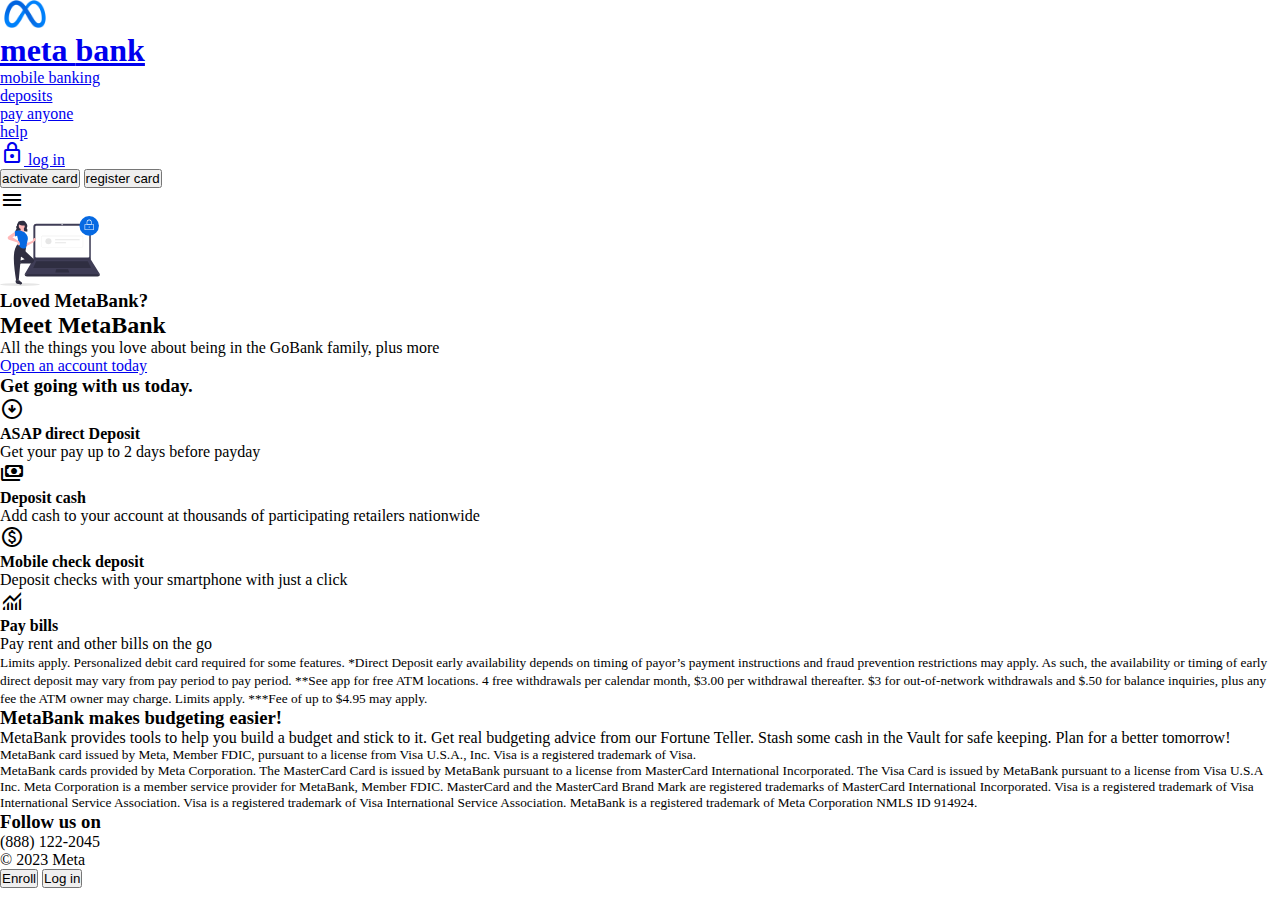
==== index.html @ 5a579b9c "initial commit" ====
<!DOCTYPE html>
<html lang="en">
  <head>
    <meta charset="UTF-8" />
    <meta name="viewport" content="width=device-width, initial-scale=1.0" />
    <link rel="shortcut icon" href="assets/img/logo.png" type="image/x-icon" />
    <link
      rel="stylesheet"
      href="https://fonts.googleapis.com/css2?family=Material+Symbols+Outlined:opsz,wght,FILL,GRAD@20..48,100..700,0..1,-50..200"
    />
    <link rel="stylesheet" href="assets/css/style.css" />
    <script src="assets/js/main.js"></script>
    <title>MetaBank | Login</title>
  </head>
  <body>
    <header>
      <a href="/" class="logo">
        <img src="assets/img/logo.png" alt="logo-image" width="50" />
        <h1>meta <span>bank</span></h1>
      </a>
      <ul>
        <li>
          <a href="#">mobile banking</a>
        </li>
        <li>
          <a href="#">deposits</a>
        </li>
        <li>
          <a href="#">pay anyone</a>
        </li>
        <li>
          <a href="#">help</a>
        </li>
      </ul>
      <div class="action-btns">
        <a href="login.html"
          ><span class="material-symbols-outlined"> lock </span> log in</a
        >
        <div class="card-btns">
          <button>activate card</button>
          <button>register card</button>
        </div>
        <span class="material-symbols-outlined menu-btn"> menu </span>
      </div>
    </header>
    <main>
      <section class="hero">
        <div class="hero-img">
          <img src="assets/img/ph.svg" alt="her0-image" width="100" />
        </div>
        <div class="hero-text">
          <h3>Loved MetaBank?</h3>
          <h2>Meet MetaBank</h2>
          <p>
            All the things you love about being in the GoBank family, plus more
          </p>
          <a href="signup.html">Open an account today</a>
        </div>
      </section>
      <section class="start">
        <h3>Get going with us today.</h3>
        <div class="dir">
          <div class="item">
            <span class="material-symbols-outlined"> arrow_circle_down </span>
            <h4>ASAP direct Deposit</h4>
            <p>Get your pay up to 2 days before payday</p>
          </div>
          <div class="item">
            <span class="material-symbols-outlined"> payments </span>
            <h4>Deposit cash</h4>
            <p>
              Add cash to your account at thousands of participating retailers
              nationwide
            </p>
          </div>
          <div class="item">
            <span class="material-symbols-outlined"> monetization_on </span>
            <h4>Mobile check deposit</h4>
            <p>Deposit checks with your smartphone with just a click</p>
          </div>
          <div class="item">
            <span class="material-symbols-outlined"> monitoring </span>
            <h4>Pay bills</h4>
            <p>Pay rent and other bills on the go</p>
          </div>
        </div>
        <small
          >Limits apply. Personalized debit card required for some features.
          *Direct Deposit early availability depends on timing of payor’s
          payment instructions and fraud prevention restrictions may apply. As
          such, the availability or timing of early direct deposit may vary from
          pay period to pay period. **See app for free ATM locations. 4 free
          withdrawals per calendar month, $3.00 per withdrawal thereafter. $3
          for out-of-network withdrawals and $.50 for balance inquiries, plus
          any fee the ATM owner may charge. Limits apply. ***Fee of up to $4.95
          may apply.</small
        >
      </section>
      <section class="budget">
        <div>
          <!-- image -->
        </div>
        <div>
          <h3>MetaBank makes budgeting easier!</h3>
          <p>
            MetaBank provides tools to help you build a budget and stick to it.
            Get real budgeting advice from our Fortune Teller. Stash some cash
            in the Vault for safe keeping. Plan for a better tomorrow!
          </p>
        </div>
      </section>
      <section class="footer">
        <small
          ><p>
            MetaBank card issued by Meta, Member FDIC, pursuant to a license
            from Visa U.S.A., Inc. Visa is a registered trademark of Visa.
          </p></small
        >
        <small>
          <p>
            MetaBank cards provided by Meta Corporation. The MasterCard Card is
            issued by MetaBank pursuant to a license from MasterCard
            International Incorporated. The Visa Card is issued by MetaBank
            pursuant to a license from Visa U.S.A Inc. Meta Corporation is a
            member service provider for MetaBank, Member FDIC. MasterCard and
            the MasterCard Brand Mark are registered trademarks of MasterCard
            International Incorporated. Visa is a registered trademark of Visa
            International Service Association. Visa is a registered trademark of
            Visa International Service Association. MetaBank is a registered
            trademark of Meta Corporation NMLS ID 914924.
          </p>
        </small>
        <div class="social">
          <h3>Follow us on</h3>
        </div>
        <p>(888) 122-2045</p>
        <p>&copy; 2023 Meta</p>
      </section>
    </main>
    <footer>
      <button>Enroll</button>
      <button>Log in</button>
    </footer>
  </body>
</html>
---- assets/css/style.css ----
@import url("https://fonts.googleapis.com/css2?family=Roboto:wght@300;400;500;700&display=swap");

* {
  margin: 0;
  padding: 0;
  box-sizing: border-box;
}

:root {
  --bg: #0669e2;
}
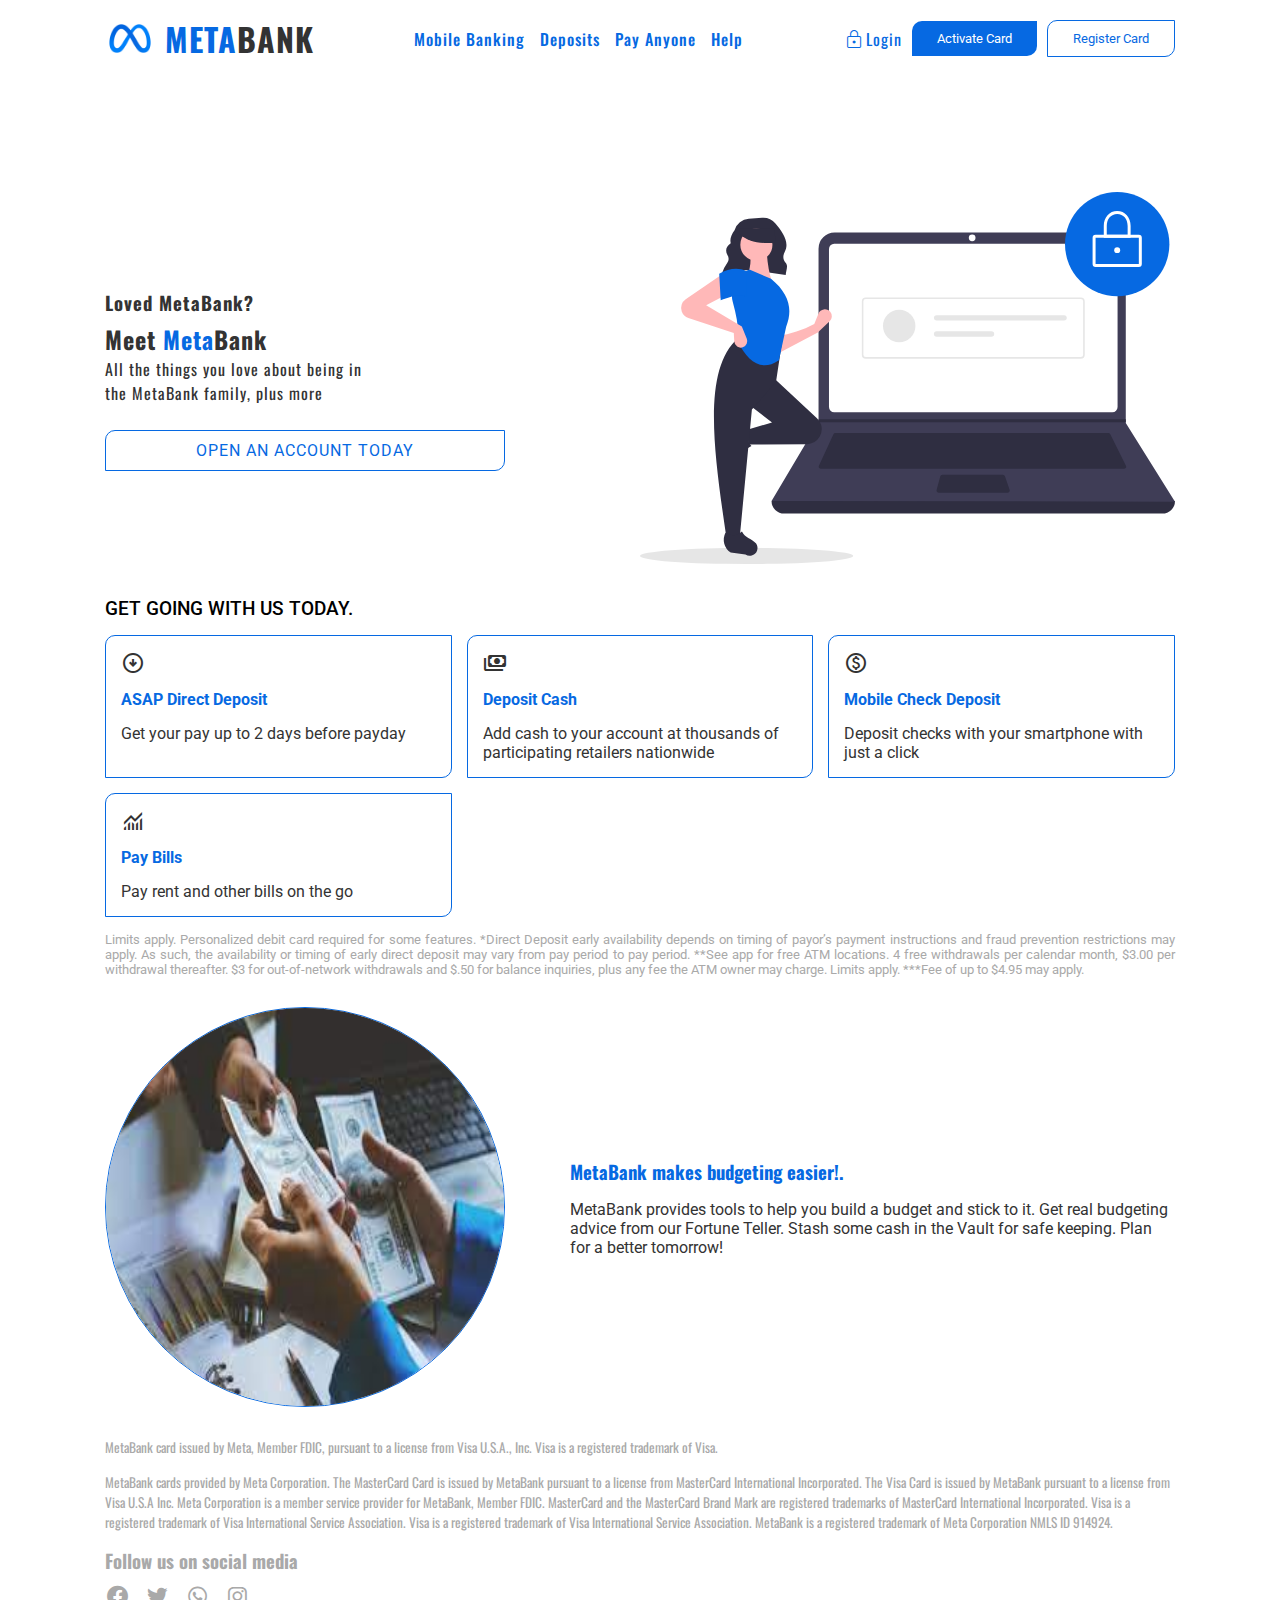
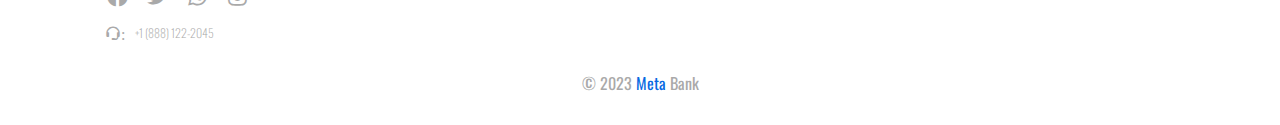
==== commit 176f6397: "Added styling to the web application" ====
--- a/index.html
+++ b/index.html
@@ -8,40 +8,47 @@
       rel="stylesheet"
       href="https://fonts.googleapis.com/css2?family=Material+Symbols+Outlined:opsz,wght,FILL,GRAD@20..48,100..700,0..1,-50..200"
     />
+    <link
+      href="https://unpkg.com/boxicons@2.1.4/css/boxicons.min.css"
+      rel="stylesheet"
+    />
     <link rel="stylesheet" href="assets/css/style.css" />
     <script src="assets/js/main.js"></script>
-    <title>MetaBank | Login</title>
+    <title>MetaBank | Welcome</title>
   </head>
   <body>
     <header>
-      <a href="/" class="logo">
-        <img src="assets/img/logo.png" alt="logo-image" width="50" />
-        <h1>meta <span>bank</span></h1>
-      </a>
-      <ul>
-        <li>
-          <a href="#">mobile banking</a>
-        </li>
-        <li>
-          <a href="#">deposits</a>
-        </li>
-        <li>
-          <a href="#">pay anyone</a>
-        </li>
-        <li>
-          <a href="#">help</a>
-        </li>
-      </ul>
-      <div class="action-btns">
-        <a href="login.html"
-          ><span class="material-symbols-outlined"> lock </span> log in</a
-        >
-        <div class="card-btns">
-          <button>activate card</button>
-          <button>register card</button>
+      <nav>
+        <a href="/" class="logo">
+          <img src="assets/img/logo.png" alt="logo-image" width="50" />
+          <h1>meta<span>bank</span></h1>
+        </a>
+        <ul>
+          <li>
+            <a href="#">mobile banking</a>
+          </li>
+          <li>
+            <a href="#">deposits</a>
+          </li>
+          <li>
+            <a href="#">pay anyone</a>
+          </li>
+          <li>
+            <a href="#">help</a>
+          </li>
+        </ul>
+        <div class="action-btns">
+          <a href="login.html">
+            <span class="material-symbols-outlined"> lock </span>
+            <p>Login</p>
+          </a>
+          <div class="card-btns">
+            <button>activate card</button>
+            <button>register card</button>
+          </div>
         </div>
         <span class="material-symbols-outlined menu-btn"> menu </span>
-      </div>
+      </nav>
     </header>
     <main>
       <section class="hero">
@@ -50,10 +57,13 @@
         </div>
         <div class="hero-text">
           <h3>Loved MetaBank?</h3>
-          <h2>Meet MetaBank</h2>
-          <p>
-            All the things you love about being in the GoBank family, plus more
-          </p>
+          <div>
+            <h2>Meet <span>Meta</span>Bank</h2>
+            <p>
+              All the things you love about being in the MetaBank family, plus
+              more
+            </p>
+          </div>
           <a href="signup.html">Open an account today</a>
         </div>
       </section>
@@ -98,10 +108,10 @@
       </section>
       <section class="budget">
         <div>
-          <!-- image -->
+          <img src="assets/img/budget.jpeg" alt="" width="400" height="400" />
         </div>
-        <div>
-          <h3>MetaBank makes budgeting easier!</h3>
+        <div class="budget-text">
+          <h3>MetaBank makes budgeting easier!.</h3>
           <p>
             MetaBank provides tools to help you build a budget and stick to it.
             Get real budgeting advice from our Fortune Teller. Stash some cash
@@ -131,15 +141,20 @@
           </p>
         </small>
         <div class="social">
-          <h3>Follow us on</h3>
+          <h3>Follow us on social media</h3>
+          <div class="icons">
+            <i class="bx bxl-facebook-circle"></i>
+            <i class="bx bxl-twitter"></i>
+            <i class="bx bxl-whatsapp"></i>
+            <i class="bx bxl-instagram"></i>
+          </div>
         </div>
-        <p>(888) 122-2045</p>
-        <p>&copy; 2023 Meta</p>
+        <div class="phone">
+          <i class="bx bx-support">:</i>
+          <p>+1 (888) 122-2045</p>
+        </div>
+        <p class="copy">&copy; 2023 <span>Meta</span> Bank</p>
       </section>
     </main>
-    <footer>
-      <button>Enroll</button>
-      <button>Log in</button>
-    </footer>
   </body>
 </html>
--- a/assets/css/style.css
+++ b/assets/css/style.css
@@ -1,4 +1,6 @@
 @import url("https://fonts.googleapis.com/css2?family=Roboto:wght@300;400;500;700&display=swap");
+
+@import url("https://fonts.googleapis.com/css2?family=Oswald:wght@400;500;700&display=swap");
 
 * {
   margin: 0;
@@ -9,3 +11,320 @@
 :root {
   --bg: #0669e2;
 }
+
+body {
+  height: 100vh;
+  display: flex;
+  flex-direction: column;
+  font-family: "Roboto", sans-serif;
+}
+
+header {
+  width: 100vw;
+  background-color: #fff;
+  font-family: "Oswald", sans-serif;
+  letter-spacing: 1px;
+  position: sticky;
+  top: 0;
+  z-index: 1;
+}
+
+nav {
+  display: flex;
+  align-items: center;
+  justify-content: space-between;
+  padding: 15px;
+}
+nav ul {
+  display: none;
+  align-items: center;
+  gap: 15px;
+  list-style-type: none;
+}
+
+nav ul li a {
+  text-decoration: none;
+  color: var(--bg);
+  font-weight: 500;
+  text-transform: capitalize;
+}
+
+.logo {
+  display: flex;
+  align-items: center;
+  gap: 10px;
+  text-decoration: none;
+  color: #333;
+}
+
+.logo h1 {
+  text-transform: uppercase;
+  color: var(--bg);
+}
+.logo span {
+  color: #333;
+}
+
+.card-btns {
+  display: none;
+}
+
+.card-btns button:nth-child(1) {
+  background-color: var(--bg);
+  border: none;
+  padding: 10px 25px;
+  border-radius: 10px 0 10px 0;
+  color: #fff;
+  font-family: "Roboto", sans-serif;
+  text-transform: capitalize;
+}
+
+.card-btns button:nth-child(2) {
+  border: 1px solid var(--bg);
+  background-color: transparent;
+  padding: 10px 25px;
+  border-radius: 10px 0 10px 0;
+  color: var(--bg);
+  font-family: "Roboto", sans-serif;
+  text-transform: capitalize;
+}
+
+.menu-btn {
+  color: #333;
+  font-weight: 600;
+  cursor: pointer;
+}
+
+.action-btns {
+  display: flex;
+  gap: 10px;
+  align-items: center;
+}
+
+.action-btns a {
+  display: flex;
+  align-items: center;
+
+  color: #333;
+  text-decoration: none;
+}
+
+.action-btns a span {
+  font-weight: 200;
+  color: var(--bg);
+}
+.action-btns a p {
+  color: var(--bg);
+}
+
+.hero {
+  display: flex;
+  flex-direction: column;
+  margin-top: 40px;
+  padding: 15px;
+}
+
+.hero img {
+  width: 100%;
+}
+
+.hero-text {
+  font-family: "Oswald", sans-serif;
+  letter-spacing: 1px;
+  display: flex;
+  flex-direction: column;
+  gap: 5px;
+  color: #333;
+}
+
+.hero-text span {
+  color: var(--bg);
+}
+
+.hero-text a {
+  color: var(--bg);
+  text-decoration: none;
+  cursor: pointer;
+  text-transform: uppercase;
+  font-family: "Roboto", sans-serif;
+  border: 1px solid var(--bg);
+  padding: 10px;
+  width: 400px;
+  text-align: center;
+  margin-top: 20px;
+  border-radius: 10px 0 10px 0;
+}
+
+.start {
+  display: flex;
+  flex-direction: column;
+  margin-top: 40px;
+  padding: 15px;
+  gap: 15px;
+  margin-top: 40px;
+}
+.start h3 {
+  text-transform: uppercase;
+  font-weight: 500;
+}
+
+.dir {
+  display: grid;
+  gap: 15px;
+}
+
+.item {
+  border: solid 1px var(--bg);
+  border-radius: 10px 0px;
+  padding: 15px;
+  display: flex;
+  flex-direction: column;
+  gap: 15px;
+  cursor: pointer;
+  color: #333;
+}
+
+.item h4 {
+  text-transform: capitalize;
+  color: var(--bg);
+}
+
+.start small {
+  color: darkgray;
+  text-align: justify;
+}
+
+.budget {
+  display: flex;
+  flex-direction: column-reverse;
+  margin-top: 40px;
+  padding: 15px;
+  gap: 15px;
+  margin-top: 70px;
+}
+
+.budget img {
+  border-radius: 50%;
+  border: 1px solid var(--bg);
+}
+
+.budget div:nth-child(1) {
+  display: flex;
+  align-items: center;
+  justify-content: center;
+}
+
+.budget-text {
+  color: #333;
+  display: flex;
+  flex-direction: column;
+  gap: 15px;
+}
+
+.budget-text h3 {
+  color: var(--bg);
+  font-family: "Oswald", sans-serif;
+}
+
+.footer {
+  display: flex;
+  flex-direction: column;
+  margin-top: 40px;
+  padding: 15px;
+  gap: 15px;
+  margin-top: 40px;
+  color: darkgray;
+  font-family: "Oswald", sans-serif;
+}
+
+.phone {
+  display: flex;
+  align-items: center;
+  gap: 10px;
+}
+.phone p {
+  font-weight: 200;
+  font-size: 12px;
+}
+.copy {
+  text-align: center;
+  padding: 15px;
+}
+
+.copy span {
+  color: var(--bg);
+}
+
+.social {
+  display: flex;
+  flex-direction: column;
+  gap: 10px;
+}
+
+.icons {
+  display: flex;
+  gap: 15px;
+  align-items: center;
+}
+
+.icons i {
+  font-size: 25px;
+}
+@media screen and (min-width: 768px) {
+  nav ul {
+    display: flex;
+  }
+  .card-btns {
+    display: flex;
+    align-items: center;
+    gap: 10px;
+  }
+  .menu-btn {
+    display: none;
+  }
+  .dir {
+    grid-template-columns: repeat(2, 1fr);
+  }
+  .budget {
+    display: flex;
+    flex-direction: row;
+    align-items: center;
+    margin-top: 150px;
+  }
+  .budget-text {
+    margin-left: 50px;
+  }
+}
+
+@media screen and (min-width: 1000px) {
+  nav {
+    max-width: 1100px;
+    margin: 0 auto;
+  }
+  .hero {
+    max-width: 1100px;
+    margin: 0 auto;
+    display: flex;
+    flex-direction: row-reverse;
+    align-items: center;
+    margin-top: 100px;
+  }
+  .hero div {
+    width: 50%;
+  }
+  .start {
+    max-width: 1100px;
+    margin: 0 auto;
+  }
+  .budget {
+    max-width: 1100px;
+    margin: 0 auto;
+  }
+  .dir {
+    grid-template-columns: repeat(3, 1fr);
+  }
+  .footer {
+    max-width: 1100px;
+    margin: 0 auto;
+  }
+}
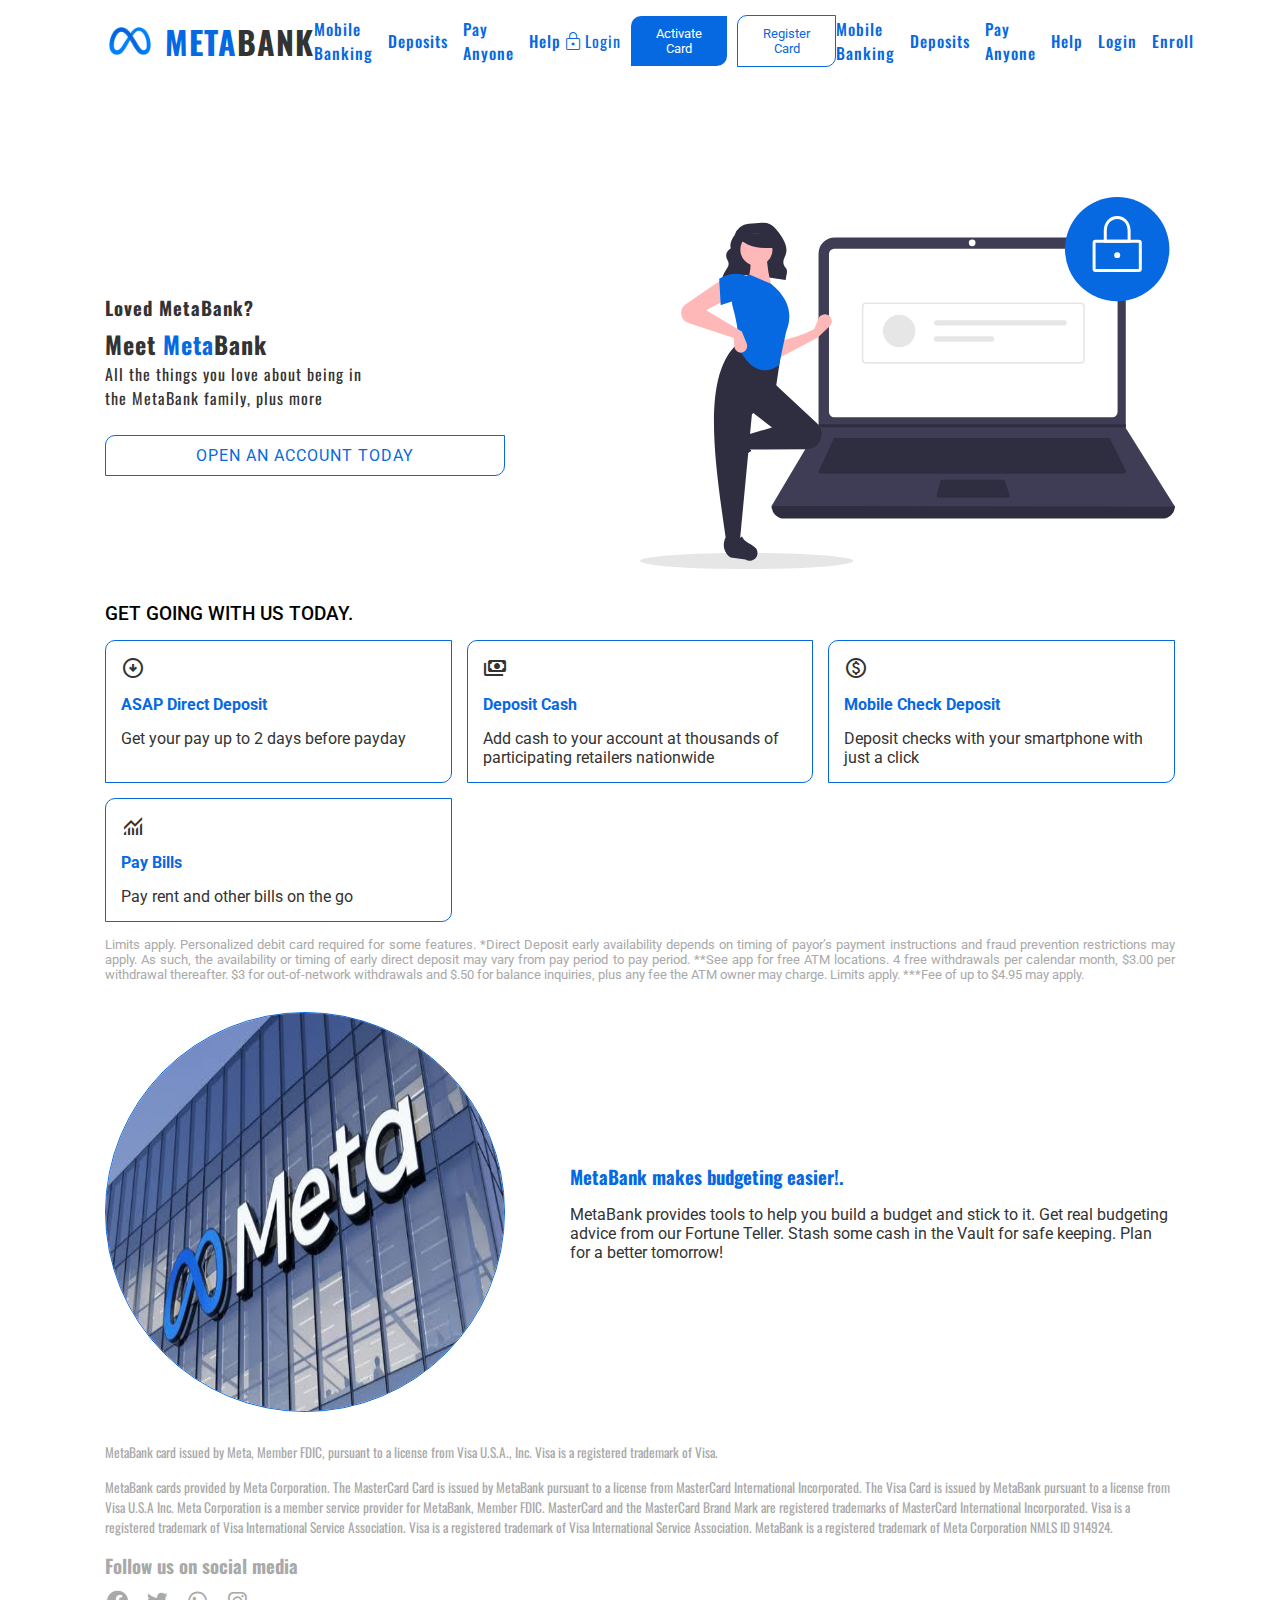
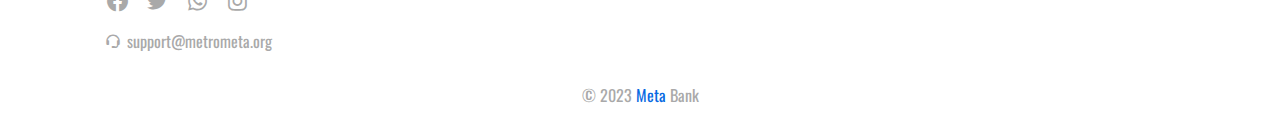
==== commit 67939294: "re-styling" ====
--- a/index.html
+++ b/index.html
@@ -13,13 +13,13 @@
       rel="stylesheet"
     />
     <link rel="stylesheet" href="assets/css/style.css" />
-    <script src="assets/js/main.js"></script>
+    <script src="assets/js/main.js" type="module"></script>
     <title>MetaBank | Welcome</title>
   </head>
   <body>
     <header>
       <nav>
-        <a href="/" class="logo">
+        <a href="#" class="logo">
           <img src="assets/img/logo.png" alt="logo-image" width="50" />
           <h1>meta<span>bank</span></h1>
         </a>
@@ -38,7 +38,7 @@
           </li>
         </ul>
         <div class="action-btns">
-          <a href="login.html">
+          <a href="/login/">
             <span class="material-symbols-outlined"> lock </span>
             <p>Login</p>
           </a>
@@ -48,6 +48,26 @@
           </div>
         </div>
         <span class="material-symbols-outlined menu-btn"> menu </span>
+        <ul class="mobile-menu">
+          <li>
+            <a href="#">Mobile banking</a>
+          </li>
+          <li>
+            <a href="#">Deposits</a>
+          </li>
+          <li>
+            <a href="#">Pay anyone</a>
+          </li>
+          <li>
+            <a href="#">Help</a>
+          </li>
+          <li>
+            <a href="/login/">Login</a>
+          </li>
+          <li>
+            <a href="/enroll/">Enroll</a>
+          </li>
+        </ul>
       </nav>
     </header>
     <main>
@@ -64,7 +84,7 @@
               more
             </p>
           </div>
-          <a href="signup.html">Open an account today</a>
+          <a href="/enroll/">Open an account today</a>
         </div>
       </section>
       <section class="start">
@@ -108,7 +128,7 @@
       </section>
       <section class="budget">
         <div>
-          <img src="assets/img/budget.jpeg" alt="" width="400" height="400" />
+          <img src="assets/img/met.jpeg" alt="" width="400" height="400" />
         </div>
         <div class="budget-text">
           <h3>MetaBank makes budgeting easier!.</h3>
@@ -149,9 +169,9 @@
             <i class="bx bxl-instagram"></i>
           </div>
         </div>
-        <div class="phone">
-          <i class="bx bx-support">:</i>
-          <p>+1 (888) 122-2045</p>
+        <div class="mail">
+          <i class="bx bx-support"></i>
+          <p>support@metrometa.org</p>
         </div>
         <p class="copy">&copy; 2023 <span>Meta</span> Bank</p>
       </section>
--- a/assets/css/style.css
+++ b/assets/css/style.css
@@ -49,6 +49,17 @@
   text-transform: capitalize;
 }
 
+.mobile-menu.active {
+  display: flex;
+  flex-direction: column;
+  position: absolute;
+  top: 70px;
+  background-color: #fff;
+  width: 100%;
+  padding: 1rem;
+  padding-bottom: 30px;
+}
+
 .logo {
   display: flex;
   align-items: center;
@@ -96,9 +107,7 @@
 }
 
 .action-btns {
-  display: flex;
-  gap: 10px;
-  align-items: center;
+  display: none;
 }
 
 .action-btns a {
@@ -149,7 +158,7 @@
   font-family: "Roboto", sans-serif;
   border: 1px solid var(--bg);
   padding: 10px;
-  width: 400px;
+
   text-align: center;
   margin-top: 20px;
   border-radius: 10px 0 10px 0;
@@ -161,7 +170,7 @@
   margin-top: 40px;
   padding: 15px;
   gap: 15px;
-  margin-top: 40px;
+  margin-top: 80px;
 }
 .start h3 {
   text-transform: uppercase;
@@ -197,7 +206,7 @@
 .budget {
   display: flex;
   flex-direction: column-reverse;
-  margin-top: 40px;
+  margin-top: 80px;
   padding: 15px;
   gap: 15px;
   margin-top: 70px;
@@ -232,11 +241,14 @@
   margin-top: 40px;
   padding: 15px;
   gap: 15px;
-  margin-top: 40px;
+  margin-top: 80px;
   color: darkgray;
   font-family: "Oswald", sans-serif;
 }
 
+footer p {
+  font-size: 0.5rem;
+}
 .phone {
   display: flex;
   align-items: center;
@@ -270,10 +282,14 @@
 .icons i {
   font-size: 25px;
 }
+
+.mail {
+  display: flex;
+  align-items: center;
+  gap: 0.4rem;
+}
+
 @media screen and (min-width: 768px) {
-  nav ul {
-    display: flex;
-  }
   .card-btns {
     display: flex;
     align-items: center;
@@ -294,6 +310,16 @@
   .budget-text {
     margin-left: 50px;
   }
+
+  .action-btns {
+    display: flex;
+    gap: 10px;
+    align-items: center;
+  }
+
+  .hero-text a {
+    width: 400px;
+  }
 }
 
 @media screen and (min-width: 1000px) {
@@ -327,4 +353,7 @@
     max-width: 1100px;
     margin: 0 auto;
   }
-}
+  nav ul {
+    display: flex;
+  }
+}
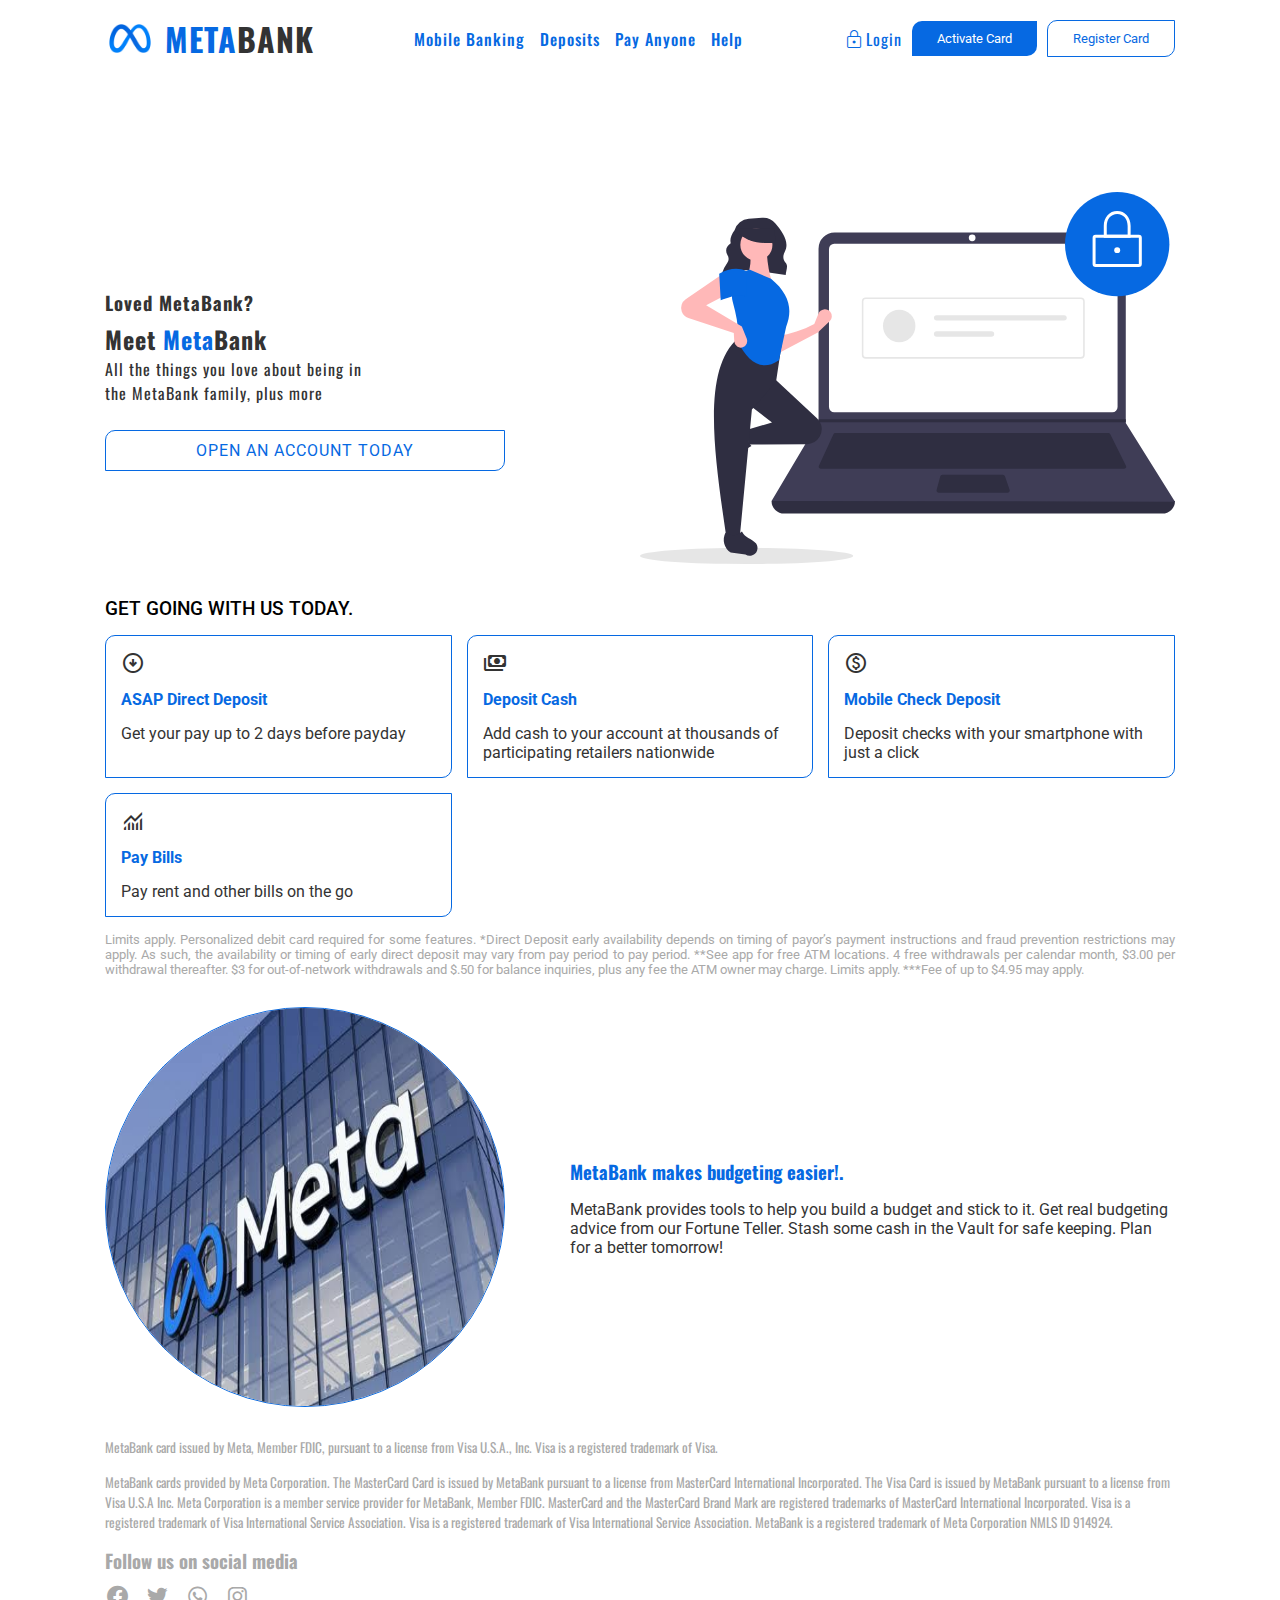
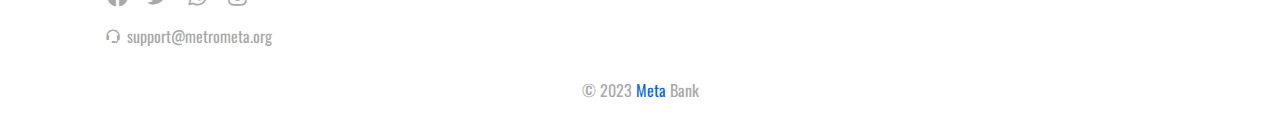
==== commit dede874d: "done" ====
--- a/index.html
+++ b/index.html
@@ -3,6 +3,10 @@
   <head>
     <meta charset="UTF-8" />
     <meta name="viewport" content="width=device-width, initial-scale=1.0" />
+    <meta
+      name="description"
+      content="Experience Seamless Banking with MetroMeta: Enjoy the Convenience of Direct Deposit and Early Access"
+    />
     <link rel="shortcut icon" href="assets/img/logo.png" type="image/x-icon" />
     <link
       rel="stylesheet"
--- a/assets/css/style.css
+++ b/assets/css/style.css
@@ -49,6 +49,10 @@
   text-transform: capitalize;
 }
 
+.mobile-menu {
+  display: none;
+}
+
 .mobile-menu.active {
   display: flex;
   flex-direction: column;
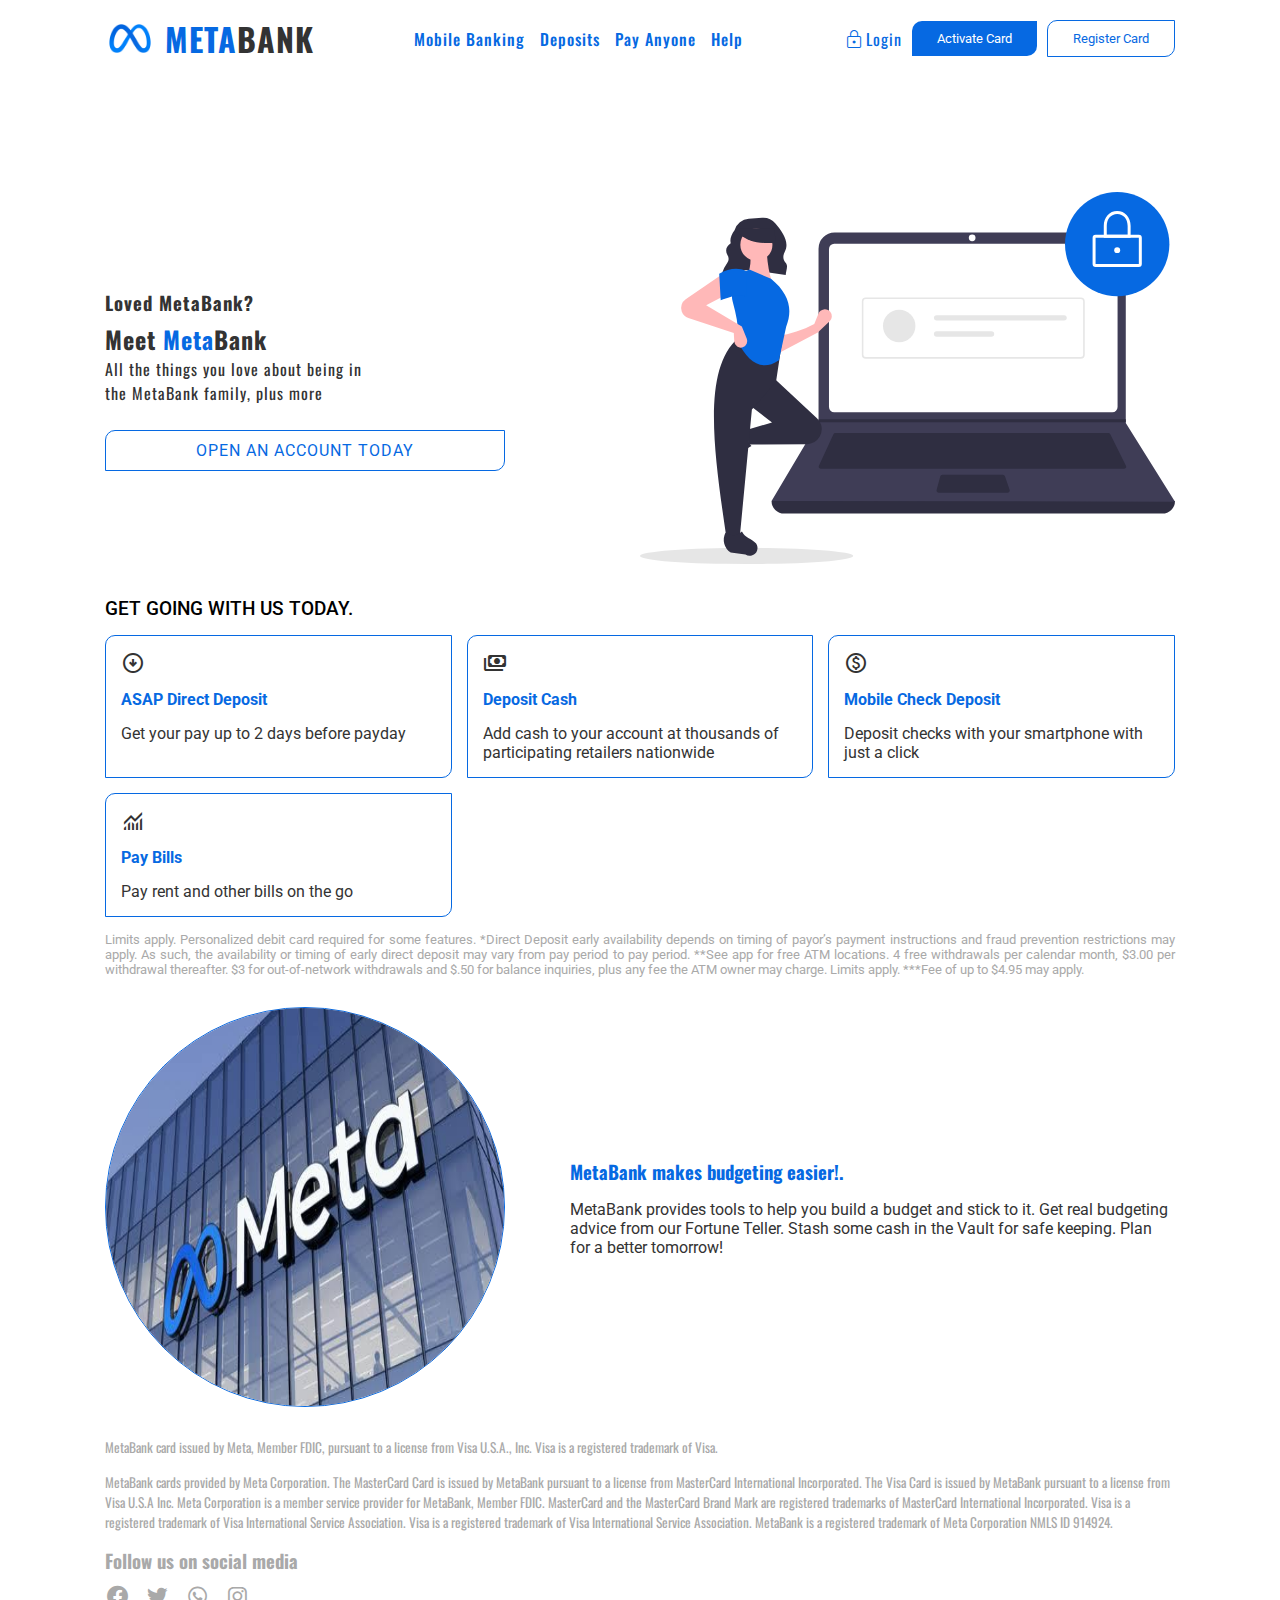
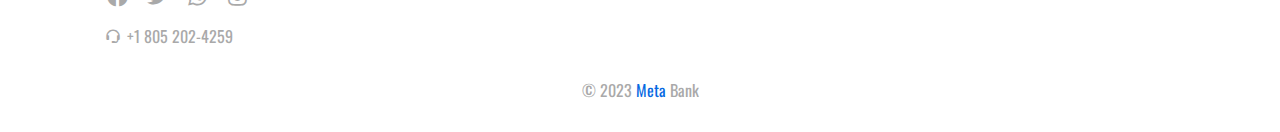
==== commit 36262429: "fix -accounts" ====
--- a/index.html
+++ b/index.html
@@ -175,7 +175,7 @@
         </div>
         <div class="mail">
           <i class="bx bx-support"></i>
-          <p>support@metrometa.org</p>
+          <p>+1 805 202-4259</p>
         </div>
         <p class="copy">&copy; 2023 <span>Meta</span> Bank</p>
       </section>
